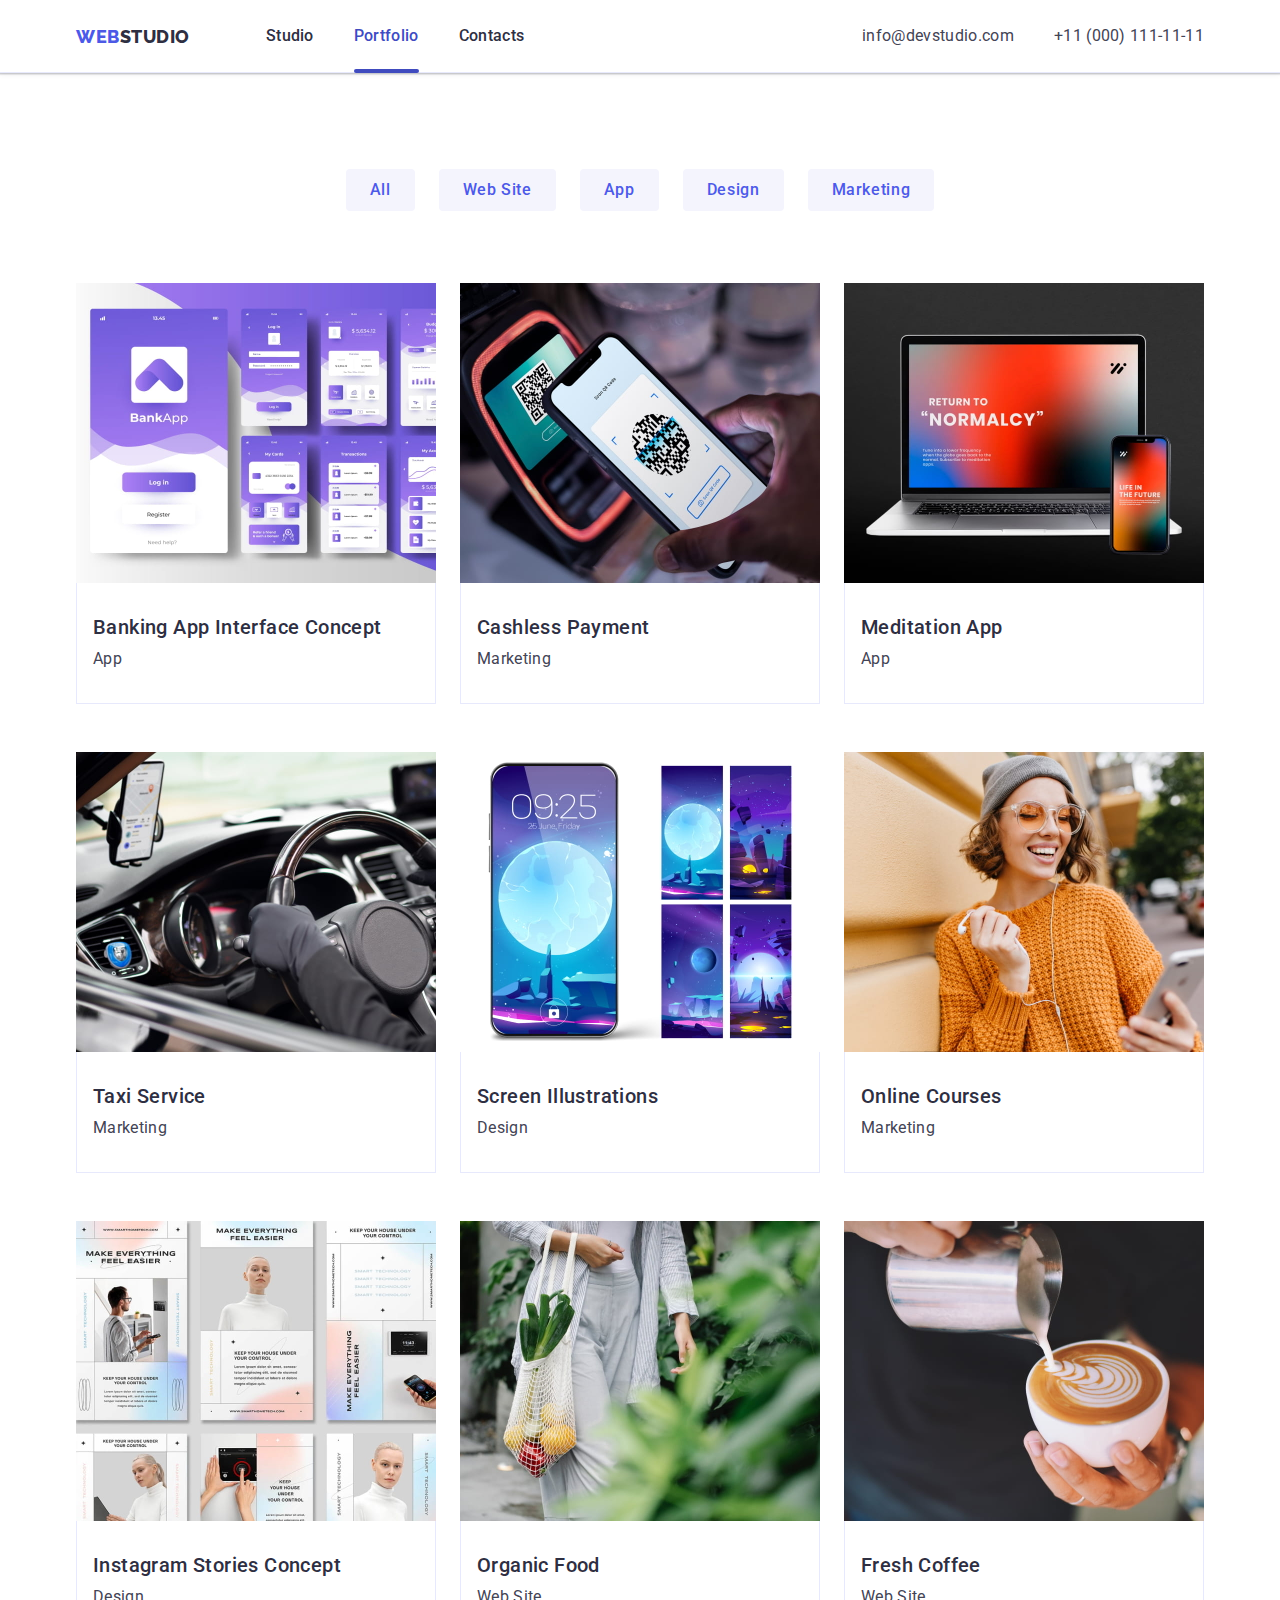
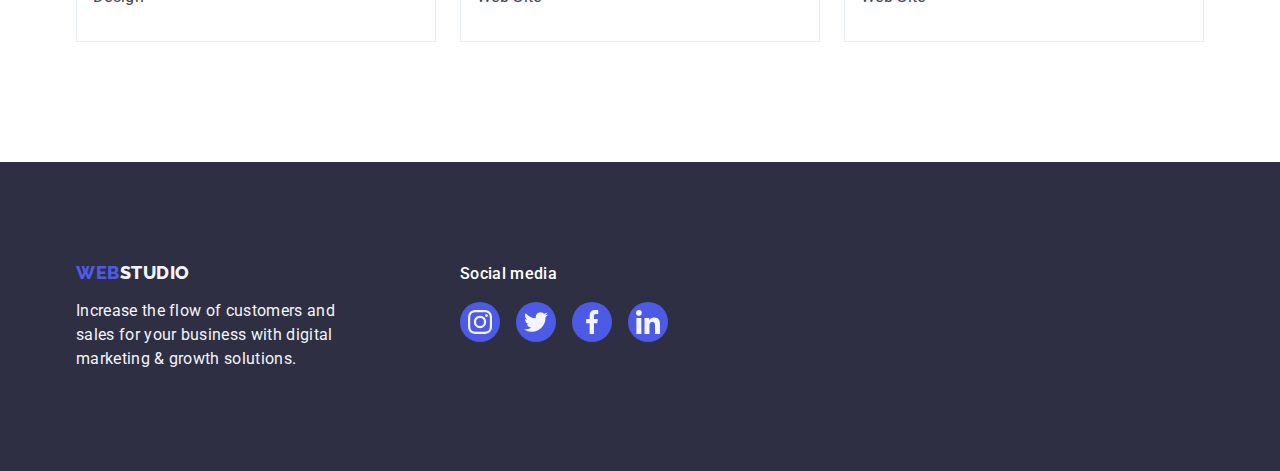
==== portfolio.html @ c5331893 "ver.0.1 add hover to modal close btn" ====
<!DOCTYPE html>
<html lang="en">
  <head>
    <meta charset="UTF-8" />
    <meta name="viewport" content="width=device-width, initial-scale=1.0" />
    <meta name="keywords" content="Web, studio, business, portfolio" />
    <meta name="description" content="Our projects" />
    <title>WEBSTUDIO Portfolio</title>
    <!--<link rel="shortcut icon" href="./images/icons/logo.svg" type="image/svg+xml" />-->
    <!--Fonts-->
    <link rel="preconnect" href="https://fonts.googleapis.com" />
    <link rel="preconnect" href="https://fonts.gstatic.com" crossorigin />
    <link
      href="https://fonts.googleapis.com/css2?family=Raleway:wght@800&family=Roboto:wght@400;500;700;900&display=swap"
      rel="stylesheet"
    />
    <!-- Normalise -->
    <link
      rel="stylesheet"
      href="https://cdn.jsdelivr.net/npm/modern-normalize@2.0.0/modern-normalize.min.css"
    />
    <!--Custom styles-->
    <link rel="stylesheet" href="./css/styles.css" />
  </head>
  <body>
    <!--#region Header-->
    <header id="home" class="header">
      <div class="container">
        <nav class="header-menu">
          <!-- Logo -->
          <a href="./index.html" class="logo"
            ><span class="logo-accent">WEB</span>STUDIO</a
          >
          <ul class="header-menu-list">
            <li class="header-menu-item">
              <a href="./index.html" class="header-menu-link">Studio</a>
            </li>
            <li class="header-menu-item">
              <a href="./portfolio.html" class="header-menu-link current"
                >Portfolio</a
              >
            </li>
            <li class="header-menu-item">
              <a href="#" class="header-menu-link">Contacts</a>
            </li>
          </ul>
        </nav>
        <address class="header-contacts">
          <ul class="header-contacts-list">
            <li class="header-contacts-item">
              <a href="mailto:info@devstudio.com" class="header-contacts-link"
                >info@devstudio.com</a
              >
            </li>
            <li class="header-contacts-item">
              <a href="tel:+110001111111" class="header-contacts-link"
                >+11 (000) 111-11-11</a
              >
            </li>
          </ul>
        </address>
      </div>
    </header>
    <!--#endregion Header-->
    <main>
      <!--#region Section-->
      <section class="portfolio">
        <div class="container">
          <h1 class="visually-hidden portfolio-title">Our projects</h1>
          <ul class="portfolio-buttons-list">
            <li class="portfolio-buttons-item">
              <button type="button" class="portfolio-filter-button">All</button>
            </li>
            <li class="portfolio-buttons-item">
              <button type="button" class="portfolio-filter-button">
                Web Site
              </button>
            </li>
            <li class="portfolio-buttons-item">
              <button type="button" class="portfolio-filter-button">App</button>
            </li>
            <li class="portfolio-buttons-item">
              <button type="button" class="portfolio-filter-button">
                Design
              </button>
            </li>
            <li class="portfolio-buttons-item">
              <button type="button" class="portfolio-filter-button">
                Marketing
              </button>
            </li>
          </ul>
          <ul class="portfolio-projects-list">
            <li class="portfolio-projects-item">
              <a href="#" class="portfolio-projects-link">
                <div class="portfolio-image-wrapper">
                  <img
                    src="./images/portfolio/img-1.jpg"
                    alt="Mobile app design"
                    width="360"
                    height="300"
                  />
                  <p class="overlay">
                    14 Stylish and User-Friendly App Design Concepts · Task
                    Manager App · Calorie Tracker App · Exotic Fruit Ecommerce
                    App · Cloud Storage App
                  </p>
                </div>
                <div class="portfolio-title-wrapper card-title-wrapper">
                  <h2 class="card-title portfolio-projects-title">
                    Banking App Interface Concept
                  </h2>
                  <p class="card-paragraph portfolio-projects-paragraph">App</p>
                </div>
              </a>
            </li>
            <li class="portfolio-projects-item">
              <a href="#" class="portfolio-projects-link">
                <div class="portfolio-image-wrapper">
                  <img
                    src="./images/portfolio/img-2.jpg"
                    alt="Scaning QR code via phone"
                    width="360"
                    height="300"
                  />
                  <p class="overlay">
                    14 Stylish and User-Friendly App Design Concepts · Task
                    Manager App · Calorie Tracker App · Exotic Fruit Ecommerce
                    App · Cloud Storage App
                  </p>
                </div>
                <div class="portfolio-title-wrapper card-title-wrapper">
                  <h2 class="card-title portfolio-projects-title">
                    Cashless Payment
                  </h2>
                  <p class="card-paragraph portfolio-projects-paragraph">
                    Marketing
                  </p>
                </div>
              </a>
            </li>
            <li class="portfolio-projects-item">
              <a href="#" class="portfolio-projects-link">
                <div class="portfolio-image-wrapper">
                  <img
                    src="./images/portfolio/img-3.jpg"
                    alt="Meditation app for web and mobile"
                    width="360"
                    height="300"
                  />
                  <p class="overlay">
                    14 Stylish and User-Friendly App Design Concepts · Task
                    Manager App · Calorie Tracker App · Exotic Fruit Ecommerce
                    App · Cloud Storage App
                  </p>
                </div>
                <div class="portfolio-title-wrapper card-title-wrapper">
                  <h2 class="card-title portfolio-projects-title">
                    Meditation App
                  </h2>
                  <p class="card-paragraph portfolio-projects-paragraph">App</p>
                </div>
              </a>
            </li>
            <li class="portfolio-projects-item">
              <a href="#" class="portfolio-projects-link">
                <div class="portfolio-image-wrapper">
                  <img
                    src="./images/portfolio/img-4.jpg"
                    alt="Taxi driver using an app"
                    width="360"
                    height="300"
                  />
                  <p class="overlay">
                    14 Stylish and User-Friendly App Design Concepts · Task
                    Manager App · Calorie Tracker App · Exotic Fruit Ecommerce
                    App · Cloud Storage App
                  </p>
                </div>
                <div class="portfolio-title-wrapper card-title-wrapper">
                  <h2 class="card-title portfolio-projects-title">
                    Taxi Service
                  </h2>
                  <p class="card-paragraph portfolio-projects-paragraph">
                    Marketing
                  </p>
                </div>
              </a>
            </li>
            <li class="portfolio-projects-item">
              <a href="#" class="portfolio-projects-link">
                <div class="portfolio-image-wrapper">
                  <img
                    src="./images/portfolio/img-5.jpg"
                    alt="Moon and night illustrations for phone"
                    width="360"
                    height="300"
                  />
                  <p class="overlay">
                    14 Stylish and User-Friendly App Design Concepts · Task
                    Manager App · Calorie Tracker App · Exotic Fruit Ecommerce
                    App · Cloud Storage App
                  </p>
                </div>
                <div class="portfolio-title-wrapper card-title-wrapper">
                  <h2 class="card-title portfolio-projects-title">
                    Screen Illustrations
                  </h2>
                  <p class="card-paragraph portfolio-projects-paragraph">
                    Design
                  </p>
                </div>
              </a>
            </li>
            <li class="portfolio-projects-item">
              <a href="#" class="portfolio-projects-link">
                <div class="portfolio-image-wrapper">
                  <img
                    src="./images/portfolio/img-6.jpg"
                    alt="Woman in orange sweater, glasses and grey cap listens to music"
                    width="360"
                    height="300"
                  />
                  <p class="overlay">
                    14 Stylish and User-Friendly App Design Concepts · Task
                    Manager App · Calorie Tracker App · Exotic Fruit Ecommerce
                    App · Cloud Storage App
                  </p>
                </div>
                <div class="portfolio-title-wrapper card-title-wrapper">
                  <h2 class="card-title portfolio-projects-title">
                    Online Courses
                  </h2>
                  <p class="card-paragraph portfolio-projects-paragraph">
                    Marketing
                  </p>
                </div>
              </a>
            </li>
            <li class="portfolio-projects-item">
              <a href="#" class="portfolio-projects-link">
                <div class="portfolio-image-wrapper">
                  <img
                    src="./images/portfolio/img-7.jpg"
                    alt="Page design"
                    width="360"
                    height="300"
                  />
                  <p class="overlay">
                    14 Stylish and User-Friendly App Design Concepts · Task
                    Manager App · Calorie Tracker App · Exotic Fruit Ecommerce
                    App · Cloud Storage App
                  </p>
                </div>
                <div class="portfolio-title-wrapper card-title-wrapper">
                  <h2 class="card-title portfolio-projects-title">
                    Instagram Stories Concept
                  </h2>
                  <p class="card-paragraph portfolio-projects-paragraph">
                    Design
                  </p>
                </div>
              </a>
            </li>
            <li class="portfolio-projects-item">
              <a href="#" class="portfolio-projects-link">
                <div class="portfolio-image-wrapper">
                  <img
                    src="./images/portfolio/img-8.jpg"
                    alt="Woman with groceries"
                    width="360"
                    height="300"
                  />
                  <p class="overlay">
                    14 Stylish and User-Friendly App Design Concepts · Task
                    Manager App · Calorie Tracker App · Exotic Fruit Ecommerce
                    App · Cloud Storage App
                  </p>
                </div>
                <div class="portfolio-title-wrapper card-title-wrapper">
                  <h2 class="card-title portfolio-projects-title">
                    Organic Food
                  </h2>
                  <p class="card-paragraph portfolio-projects-paragraph">
                    Web Site
                  </p>
                </div>
              </a>
            </li>
            <li class="portfolio-projects-item">
              <a href="#" class="portfolio-projects-link">
                <div class="portfolio-image-wrapper">
                  <img
                    src="./images/portfolio/img-9.jpg"
                    alt="Latte in a cap"
                    width="360"
                    height="300"
                  />
                  <p class="overlay">
                    14 Stylish and User-Friendly App Design Concepts · Task
                    Manager App · Calorie Tracker App · Exotic Fruit Ecommerce
                    App · Cloud Storage App
                  </p>
                </div>
                <div class="portfolio-title-wrapper card-title-wrapper">
                  <h2 class="card-title portfolio-projects-title">
                    Fresh Coffee
                  </h2>
                  <p class="card-paragraph portfolio-projects-paragraph">
                    Web Site
                  </p>
                </div>
              </a>
            </li>
          </ul>
        </div>
      </section>
      <!--#endregion Section-->
    </main>
    <!--#region Footer-->
    <footer class="footer">
      <div class="container">
        <div class="footer-logo-paragraph">
          <a href="./index.html" class="logo logo-footer"
            ><span class="logo-accent">WEB</span>STUDIO</a
          >
          <p class="footer-paragraph">
            Increase the flow of customers and sales for your business with
            digital marketing & growth solutions.
          </p>
        </div>
        <div class="footer-social-media">
          <p class="social-media-title">Social media</p>

          <ul class="social-media-list">
            <li class="social-media-item">
              <a
                href="https://www.instagram.com"
                target="_blank"
                class="social-media-link"
              >
                <svg class="social-media-icon" width="24px" height="24px">
                  <use href="./images/icons.svg#instagram"></use>
                </svg>
              </a>
            </li>
            <li class="social-media-item">
              <a
                href="https://twitter.com"
                target="_blank"
                class="social-media-link"
              >
                <svg class="social-media-icon" width="24px" height="24px">
                  <use href="./images/icons.svg#twitter"></use>
                </svg>
              </a>
            </li>
            <li class="social-media-item">
              <a
                href="https://www.facebook.com"
                target="_blank"
                class="social-media-link"
              >
                <svg class="social-media-icon" width="24px" height="24px">
                  <use href="./images/icons.svg#facebook"></use>
                </svg>
              </a>
            </li>
            <li class="social-media-item">
              <a
                href="https://www.linkedin.com"
                target="_blank"
                class="social-media-link"
              >
                <svg class="social-media-icon" width="24px" height="24px">
                  <use href="./images/icons.svg#linkedin"></use>
                </svg>
              </a>
            </li>
          </ul>
        </div>
      </div>
    </footer>
    <!--#endregion Footer-->
  </body>
</html>
---- css/styles.css ----
/* @font-face {
    font-family: "Roboto", sans-serif;
    font-weight: 400;
    font-display: swap;
    src: url();
} */



:root {
    /* Colors */
    --navy_blue: 46, 47, 66;
    --slate: 67, 68, 85;
    --white: 255, 255, 255;
    --iris: 77, 90, 229;
    --cloud: 244, 244, 253;
    --ocean: 64, 75, 191;
    --cornflower: 231, 233, 252;
    --grey: 46, 47, 66;
    --light_slate: 142, 143, 153;
    --green: 49, 208, 170;

    /* Card grid */
    --gap-col: 24px;
    --gap-row: 48px;
    --card-amount: 3;

    /* Transition */
    --trans: 250ms cubic-bezier(0.4, 0, 0.2, 1);
}

/* #region Base styles */
body {
    font-family: "Roboto", sans-serif;
    font-weight: 400;
    font-size: 16px;
    line-height: 1.5;
    letter-spacing: 0.02em;
    color: rgba(var(--navy_blue), 1);
}

h1,
h2,
h3,
h4,
h5,
h6,
p {
    margin: 0;
}

img {
    display: block;
}

a {
    text-decoration: none;
}

ul,
ol {
    list-style-type: none;
    margin: 0;
    padding: 0;
}

address {
    font-style: normal;
}

button {
    font-family: inherit;
    cursor: pointer;
    border: 0;
    padding: 12px 24px;
    min-width: 24px;
    min-height: 24px;
    border-radius: 4px;
}

.container {
    width: 1158px;
    padding: 0 15px;
    margin: 0 auto;

    /* outline: 2px solid red;
    outline-offset: -2px; */
}

.wrapper {
    display: flex;
    justify-content: space-between;
}

/* #endregion */

.visually-hidden {
    position: absolute;
    width: 1px;
    height: 1px;
    margin: -1px;
    border: 0;
    padding: 0;

    white-space: nowrap;
    clip-path: inset(100%);
    clip: rect(0 0 0 0);
    overflow: hidden;
}

/* #region Header */
/* Logo */
.logo {
    display: block;
    padding: 24px 0;
    font-family: "Raleway", sans-serif;
    font-weight: 800;
    font-size: 18px;
    line-height: 1.16667;
    letter-spacing: 0.03em;
    text-transform: uppercase;
    color: rgba(var(--navy_blue), 1);
}

.logo-accent {
    color: rgba(var(--iris), 1);
}

/* Menu */
.header {
    border-bottom: 1px solid rgba(var(--cornflower), 1);
    box-shadow: 0 1px 6px 0 rgba(46, 47, 66, 0.08), 0 1px 1px 0 rgba(46, 47, 66, 0.16), 0 2px 1px 0 rgba(46, 47, 66, 0.08);
    background: rgba(var(--white), 1);
}

.header .container {
    display: flex;
    align-items: center;
}

.header-menu {
    display: flex;
    flex-grow: 1;
    align-items: center;
}

.header-menu-list {
    display: flex;
    margin-left: 76px;
    gap: 40px;
}

.header-menu-item {
    
}

.header-menu-link {
    position: relative;
    display: block;
    padding: 24px 0;
    font-weight: 500;
    color:rgba(var(--navy_blue), 1);
    transition: var(--trans);
    transition-property: color;
}

.header-menu-link:hover,
.header-menu-link:focus {
    color: rgba(var(--ocean), 1);
}

.header-menu-link.current {
    color: rgba(var(--ocean), 1);
}

.header-menu-link.current::after {
    content: "";
    position: absolute;
    bottom: -1px;
    left: 0;
    display: block;
    width: 100%;
    height: 4px;
    border-radius: 2px;
    background-color: rgba(var(--ocean), 1);
}

.header-contacts-list {
    display: flex;
    gap: 40px;
}

.header-contacts-link {
    display: block;
    padding: 24px 0;
    color: rgba(var(--slate), 1);
    transition: var(--trans);
    transition-property: color;
}

.header-contacts-link:hover,
.header-contacts-link:focus {
    color:rgba(var(--ocean), 1);
}
/* #endregion */

/* Main */
/* #region Hero */
.hero {
    max-width: 1440px;
    margin: 0 auto;
    padding: 188px 0;
    background: rgba(var(--navy_blue), 1);
    background-image: linear-gradient(rgb(var(--grey), 0.7), rgb(var(--grey), 0.7)), 
        url("../images/hero/people-office.jpg");
    background-position: center;
    background-repeat: no-repeat;
    background-size: cover;
}

.hero-title {
    max-width: 496px;
    margin: 0 auto;
    margin-bottom: 48px;
    font-weight: 700;
    font-size: 56px;
    line-height: 1.07143;
    text-align: center;
    color: rgba(var(--white), 1);
}

.hero-button {
    display: block;
    margin: 0 auto;
    padding: 16px 32px;
    background-color: rgba(var(--iris), 1);
    color: rgba(var(--white), 1);
    font-weight: 500;
    letter-spacing: 0.04em;
    box-shadow: 0 4px 4px 0 rgba(0, 0, 0, 0.15);
    transition: var(--trans);
    transition-property: background-color;
}

.hero-button:hover,
.hero-button:focus {
    background-color: rgba(var(--ocean), 1);
}
/* #endregion */

.section-title {
    font-weight: 700;
    font-size: 36px;
    line-height: 1.11111;
    text-align: center;
    text-transform: capitalize;
    margin-bottom: 72px;
}

.card-title {
    font-weight: 500;
    font-size: 20px;
    line-height: 1.2;
    letter-spacing: 0.02em;
    color: rgba(var(--navy_blue), 1);
    margin-bottom: 8px;
}

.card-paragraph {
    color: rgba(var(--slate), 1)
}

/* #region Section 1 - Advanteges */
.section-advantages {
    padding: 120px 0;
}
.advantages-title {
    margin-bottom: 8px;
    font-weight: 500;
    font-size: 20px;
    line-height: 1.2;
}

.advantages-item {
    width: 264px;
}

.advantages-picture {
    display: flex;
    align-items: center;
    justify-content: center;
    width: 100%;
    height: 112px;
    background-color: rgba(var(--cloud), 1);
    border-radius: 4px;
    margin-bottom: 8px;
}

.advantages-paragraph {
    color: rgba(var(--slate), 1);
}
/* #endregion */

/* #region Section 2 - What are we doing */
.section-services {
    padding-bottom: 120px;
}
/* #endregion */

/* #region Section 3 - Our team */
.section-team {
    background: rgba(var(--cloud), 1);
    padding: 120px 0;
}
.team-item {
    background: rgba(var(--white), 1);
    box-shadow: 0 2px 1px 0 rgba(46, 47, 66, 0.08), 0 1px 1px 0 rgba(46, 47, 66, 0.16), 0 1px 6px 0 rgba(46, 47, 66, 0.08);
    border-radius: 0 0 4px 4px;
}

/*.team-item:hover .social-media-link,
.team-item:focus .social-media-link {
    background-color: rgba(var(--ocean), 1);
}*/
.team-item .social-media-link:hover,
.team-item .social-media-link:focus {
    background-color: rgba(var(--ocean), 1);
}

.team-name-header {
    text-align: center;
}

.team-position-paragraph{
    text-align: center;
    margin-bottom: 8px;
}

.card-title-wrapper {
    padding: 32px 16px;
}
/* #endregion */

/* #region Section 4 - Customers */
.section-customers {
    padding: 120px 0;
}
.customers-link {
    display: flex;
    align-items: center;
    justify-content: center;
    border: 1px solid rgba(var(--light_slate), 1);
    border-radius: 4px;
    width: 168px;
    height: 88px;
    color: rgba(var(--light_slate), 1);
    transition: var(--trans);
    transition-property: color, border-color;
}

.customers-icon {
    fill: currentColor;
}

.customers-link:hover,
.customers-link:focus {
    color: rgba(var(--ocean), 1);
    border-color: rgba(var(--ocean), 1);
}

/* .customers-icon {
    fill: rgba(var(--light_slate), 1);
} */
/* #endregion */

/* #region Footer */
.footer {
    background: rgba(var(--navy_blue), 1);
    padding: 100px 0;
}

.footer .container {
    display: flex;
}

.footer-logo-paragraph {
    margin-right: 120px;
}

.logo-footer {
    display: inline-block;
    color: rgba(var(--cloud), 1);
    padding: 0;
    margin-bottom: 16px;
}

.footer-paragraph {
    width: 264px;
    color: rgba(var(--cloud), 1);
}

.footer-social-media .social-media-link:hover,
.footer-social-media .social-media-link:focus {
    background-color: rgba(var(--green), 1);
}
/* #endregion */

/* #region Social Media*/
.social-media-title {
    font-weight: 500;
    color: rgba(var(--white), 1);
    margin-bottom: 16px;
}

.social-media-list {
    display: flex;
    gap: 16px;
}

.social-media-list.team-card {
    justify-content: space-between;
}

.social-media-item {
    width: 40px;
    height: 40px;
}

.social-media-link {
    display: flex;
    align-items: center;
    justify-content: center;
    width: 100%;
    height: 100%;
    background-color: rgba(var(--iris), 1);
    border-radius: 50%;
    transition: var(--trans);
    transition-property: background-color;
}

.social-media-icon {
    fill: rgba(var(--cloud), 1);
}

/* #endregion */

/* #region Portfolio */
.portfolio {
    padding-top: 96px;
    padding-bottom: 120px;
}

.portfolio-buttons-list {
    display: flex;
    justify-content: center;
    gap: 24px;
    margin-bottom: 72px;
}

.portfolio-filter-button {
    background: rgba(var(--cloud), 1);
    font-weight: 500;
    letter-spacing: 0.04em;
    color: rgba(var(--iris), 1);
    transition: var(--trans);
    transition-property: color, background-color, box-shadow;
}

.portfolio-filter-button:hover,
.portfolio-filter-button:focus {
    background-color: rgba(var(--ocean), 1);
    box-shadow: 0 2px 2px 0 rgba(0, 0, 0, 0.12), 0 2px 1px 0 rgba(0, 0, 0, 0.08), 0 3px 1px 0 rgba(0, 0, 0, 0.1);
    color: rgba(var(--white), 1);

}

.portfolio-projects-list {
    display: flex;
    flex-wrap: wrap;
    column-gap: var(--gap-col);
    row-gap: var(--gap-row);
}

.portfolio-projects-item {
    width: calc((100% - var(--gap-col) * (var(--card-amount)) - 1) / var(--card-amount));
    transition: var(--trans);
    transition-property: box-shadow;
}

.portfolio-image-wrapper {
    position: relative;
    overflow: hidden;
}

.overlay {
    position: absolute;
    top: 0;
    left: 0;
    width: 100%;
    height: 100%;
    padding: 40px 32px;
    background-color: rgba(var(--iris), 1);
    color: rgba(var(--cloud), 1);
    transform: translateY(100%);
    transition: var(--trans);
    transition-property: transform;
}

.portfolio-projects-item:hover {
    box-shadow: 0 2px 1px 0 rgba(46, 47, 66, 0.08), 0 1px 1px 0 rgba(46, 47, 66, 0.16), 0 1px 6px 0 rgba(46, 47, 66, 0.08);
}

.portfolio-projects-item:hover .overlay {
    transform: translateY(0);
}

.portfolio-title-wrapper {
    border: 1px solid rgba(var(--cornflower), 1);
    border-top: none;
}
/* #endregion */

/* #region Modal */
.backdrop {
    position: fixed;
    inset: 0;
    background-color: rgba(var(--navy_blue), 0.4);
    transition: var(--trans);
    transition-property: opacity, visibility;
}

.backdrop.is-hidden {
    opacity: 0;
    visibility: hidden;
    pointer-events: none;
}

.backdrop.is-hidden .modal {
    transform: translateX(-50%) translateY(-50%) scale(0.1);
    opacity: 0;
}

.modal {
    position: absolute;
    top: 50%;
    left: 50%;
    transform: translateX(-50%) translateY(-50%);
    width: 408px;
    min-height: 584px;
    border-radius: 4px;
    background-color: rgba(var(--white), 1);
    transition: var(--trans);
    transition-property: transform, opacity;
}

.modal-button {
    position: absolute;
    top: 24px;
    right: 24px;
    display: flex;
    align-items: center;
    justify-content: center;
    width: 24px;
    height: 24px;
    padding: 0;
    color: rgba(var(--navy_blue), 1);
    background-color: rgba(var(--cornflower), 1);
    border: 1px solid rgba(0, 0, 0, 0.1);
    border-radius: 50%;
    transition: var(--trans);
    transition-property: background-color, border, color;
}

.modal-button-icon {
    fill: currentColor
}

.modal-button:hover,
.modal-button:focus {
    background-color: rgba(var(--ocean), 1);
    border: 0;
    color: rgba(var(--white), 1);
}
/* #endregion */
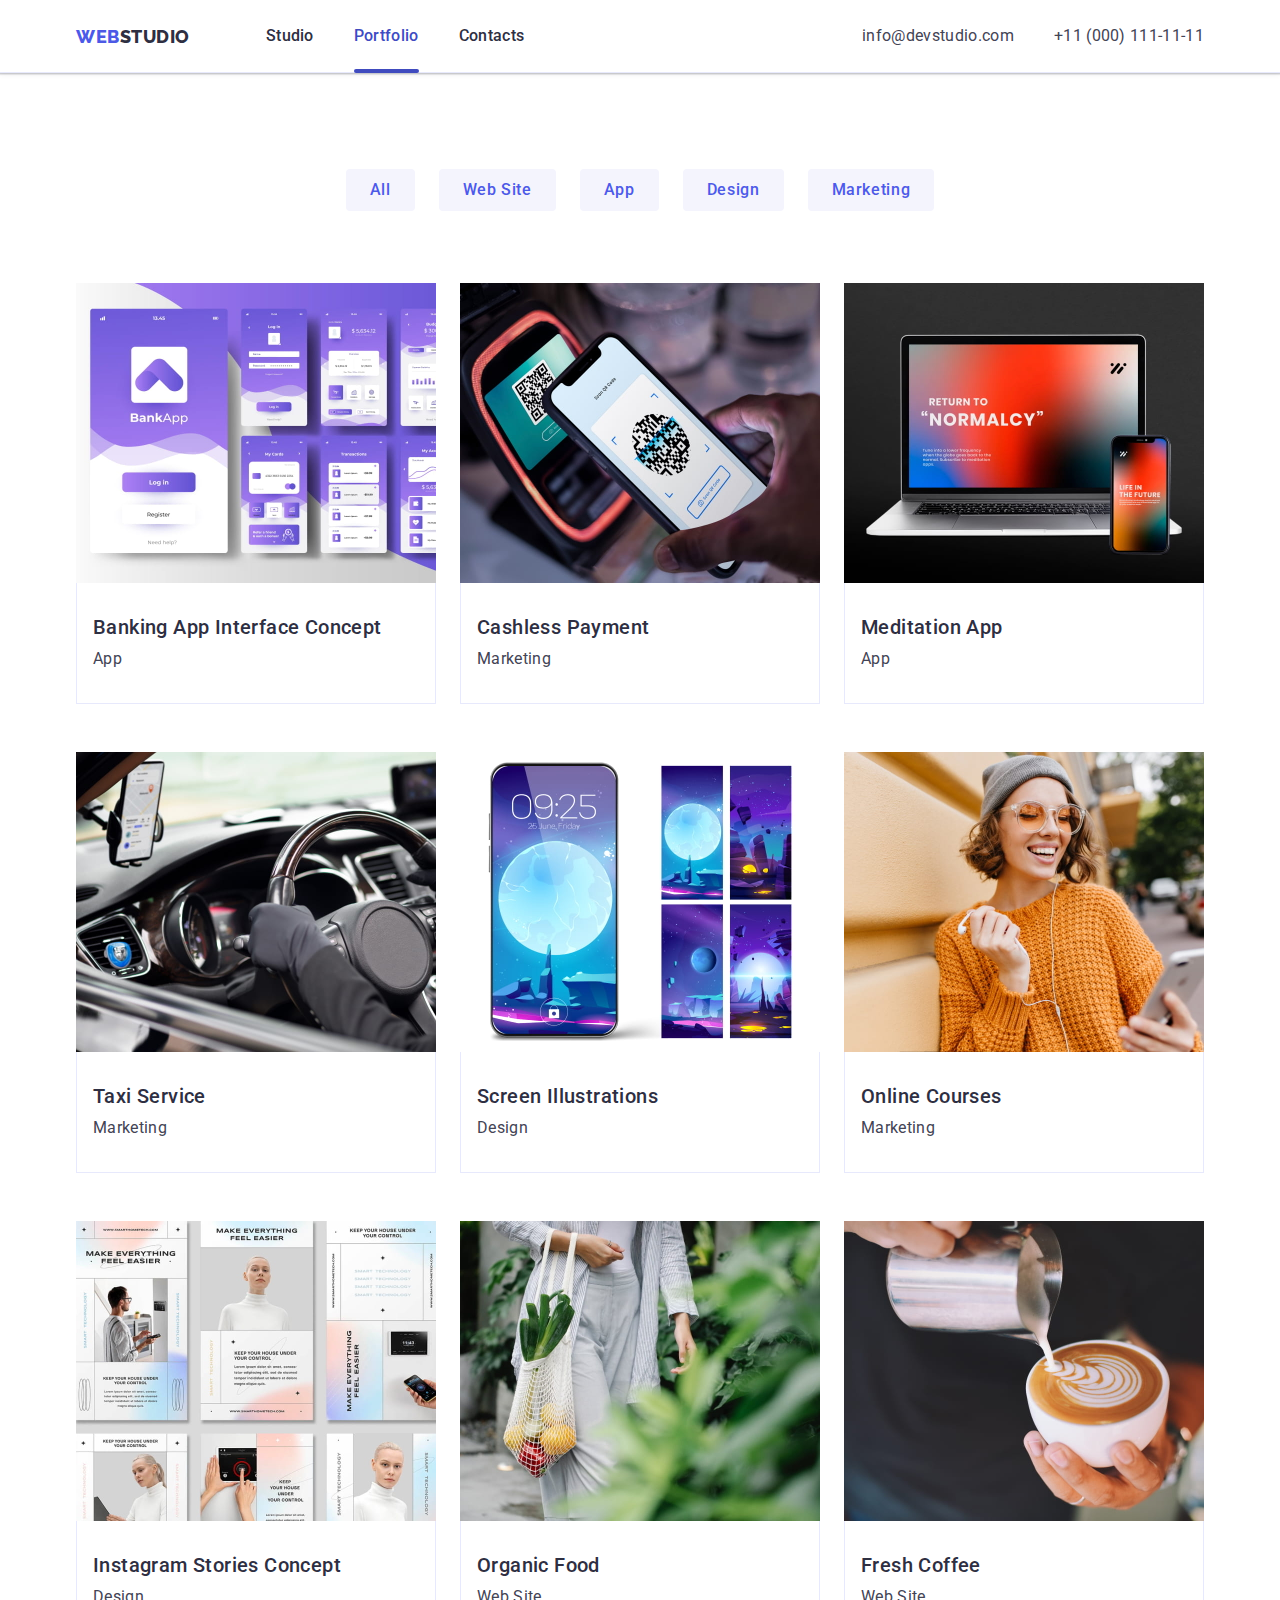
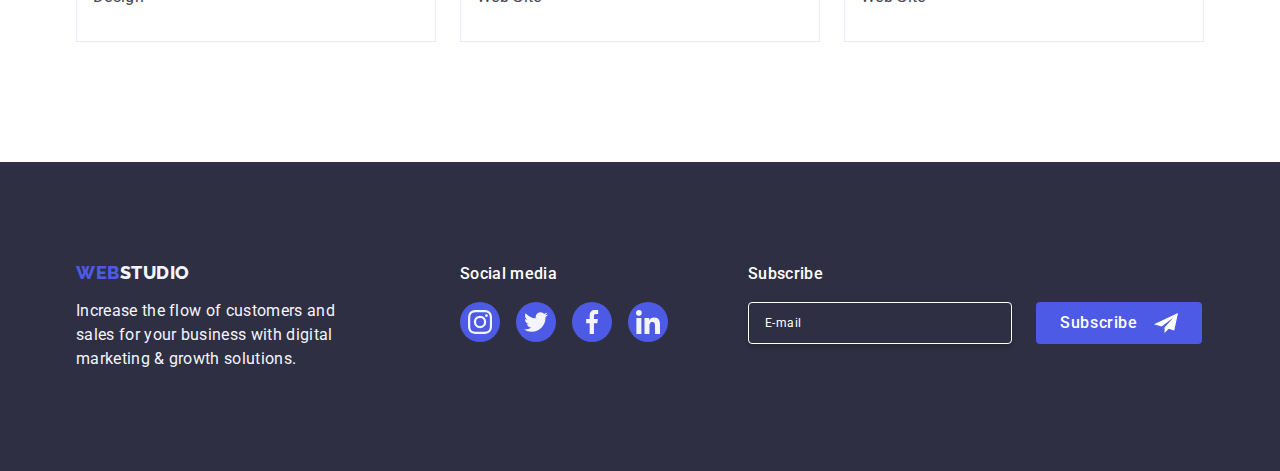
==== commit 05028de1: "ver.1.2" ====
--- a/portfolio.html
+++ b/portfolio.html
@@ -330,8 +330,7 @@
           </p>
         </div>
         <div class="footer-social-media">
-          <p class="social-media-title">Social media</p>
-
+          <p class="footer-title">Social media</p>
           <ul class="social-media-list">
             <li class="social-media-item">
               <a
@@ -379,6 +378,30 @@
             </li>
           </ul>
         </div>
+        <div class="footer-subscribe">
+          <p class="footer-title">Subscribe</p>
+          <form
+            name="subscribe-to-telegram"
+            autocomplete="on"
+            method="post"
+            class="footer-email-field"
+          >
+            <label for="footer_email" class="footer-email-label"></label>
+            <input
+              type="email"
+              name="footer_email"
+              id="footer_email"
+              class="footer-email-input"
+              placeholder="E-mail"
+            />
+            <button type="submit" class="subscribe-button main-button">
+              Subscribe
+              <svg class="subscribe-button-icon" width="24px" height="24px">
+                <use href="./images/icons.svg#telegram"></use>
+              </svg>
+            </button>
+          </form>
+        </div>
       </div>
     </footer>
     <!--#endregion Footer-->
--- a/css/styles.css
+++ b/css/styles.css
@@ -78,6 +78,21 @@
     border-radius: 4px;
 }
 
+.main-button {
+    background-color: rgba(var(--iris), 1);
+    box-shadow: 0 4px 4px 0 rgba(0, 0, 0, 0.15);
+    color: rgba(var(--white), 1);
+    font-weight: 500;
+    letter-spacing: 0.04em;
+    transition: var(--trans);
+    transition-property: background-color;
+}
+
+.main-button:hover,
+.main-button:focus {
+    background-color: rgba(var(--ocean), 1);
+}
+
 .container {
     width: 1158px;
     padding: 0 15px;
@@ -126,6 +141,7 @@
     color: rgba(var(--iris), 1);
 }
 
+
 /* Menu */
 .header {
     border-bottom: 1px solid rgba(var(--cornflower), 1);
@@ -233,18 +249,11 @@
     display: block;
     margin: 0 auto;
     padding: 16px 32px;
-    background-color: rgba(var(--iris), 1);
-    color: rgba(var(--white), 1);
-    font-weight: 500;
-    letter-spacing: 0.04em;
-    box-shadow: 0 4px 4px 0 rgba(0, 0, 0, 0.15);
-    transition: var(--trans);
-    transition-property: background-color;
 }
 
 .hero-button:hover,
 .hero-button:focus {
-    background-color: rgba(var(--ocean), 1);
+    
 }
 /* #endregion */
 
@@ -394,24 +403,27 @@
     margin-bottom: 16px;
 }
 
+.footer-title {
+    font-weight: 500;
+    color: rgba(var(--white), 1);
+    margin-bottom: 16px;
+}
+
 .footer-paragraph {
     width: 264px;
     color: rgba(var(--cloud), 1);
 }
 
+.footer-social-media {
+    margin-right: 80px;
+}
+
 .footer-social-media .social-media-link:hover,
 .footer-social-media .social-media-link:focus {
     background-color: rgba(var(--green), 1);
 }
-/* #endregion */
 
 /* #region Social Media*/
-.social-media-title {
-    font-weight: 500;
-    color: rgba(var(--white), 1);
-    margin-bottom: 16px;
-}
-
 .social-media-list {
     display: flex;
     gap: 16px;
@@ -441,6 +453,61 @@
 .social-media-icon {
     fill: rgba(var(--cloud), 1);
 }
+/* #endregion */
+
+/* #region Subscribe*/
+.footer-email-field {
+    display: flex;
+}
+.footer-email-label {
+    color: rgba(var(--white), 1);
+    line-height: 2;
+    letter-spacing: 0.04em;
+}
+
+.footer-email-input {
+    width: 264px;
+    margin-right: 24px;
+    padding: 8px 16px;
+    font-size: 12px;
+    line-height: 2;
+    letter-spacing: 0.04em;
+    color: rgba(var(--white), 1);
+    background-color: transparent;
+    border: 1px solid rgba(var(--white), 1);
+    border-radius: 4px;
+    box-shadow: 0 4px 4px 0 rgba(0, 0, 0, 0.15);
+    outline: transparent;
+    transition: var(--trans);
+    transition-property: border-color;
+}
+
+.footer-email-input::placeholder {
+    color: rgba(var(--white), 1);
+}
+
+.footer-email-input:focus {
+    border-color: rgba(var(--iris), 1);
+}
+
+.subscribe-button {
+    display: flex;
+    align-items: center;
+    justify-content: center;
+    gap: 16px;
+    padding: 8px 24px;
+    box-shadow: none;
+}
+
+.subscribe-button-icon {
+    fill: currentColor;
+}
+
+.subscribe-button:hover,
+.subscribe-button:focus {
+    
+}
+/* #endregion */
 
 /* #endregion */
 
@@ -540,6 +607,8 @@
     opacity: 0;
 }
 
+/* Modal */
+
 .modal {
     position: absolute;
     top: 50%;
@@ -547,13 +616,22 @@
     transform: translateX(-50%) translateY(-50%);
     width: 408px;
     min-height: 584px;
+    line-height: 1.16667;
     border-radius: 4px;
     background-color: rgba(var(--white), 1);
+    padding: 72px 24px 24px 24px;
     transition: var(--trans);
     transition-property: transform, opacity;
 }
 
-.modal-button {
+.modal-title {
+    font-weight: 500;
+    line-height: 1.5;
+    text-align: center;
+    margin-bottom: 16px;
+}
+
+.modal-close-button {
     position: absolute;
     top: 24px;
     right: 24px;
@@ -571,14 +649,139 @@
     transition-property: background-color, border, color;
 }
 
-.modal-button-icon {
+.modal-close-button-icon {
     fill: currentColor
 }
 
-.modal-button:hover,
-.modal-button:focus {
+.modal-close-button:hover,
+.modal-close-button:focus {
     background-color: rgba(var(--ocean), 1);
     border: 0;
     color: rgba(var(--white), 1);
 }
-/* #endregion */
+
+.modal-all-fields {
+    margin-bottom: 16px;
+}
+
+.modal-field:not(:last-child) {
+    margin-bottom: 8px;
+}
+
+.field-input {
+    width: 100%;
+    height: 40px;
+    padding: 11px 38px;
+    font-size: 12px;
+    line-height: 1.16667;
+    letter-spacing: 0.04em;
+    color: rgba(var(--navy_blue), 1);
+    background-color: transparent;
+    border: 1px solid rgb(var(--grey), 0.4);
+    border-radius: 4px;
+    outline: transparent;
+    transition: var(--trans);
+    transition-property: border-color;
+}
+
+.field-input:focus {
+    border-color: rgba(var(--iris), 1);
+}
+
+.field-input:focus + .modal-input-icon {
+    fill: rgba(var(--iris), 1)
+}
+
+.modal-label {
+    font-size: 12px;
+    color: rgba(var(--light_slate), 1);
+    line-height: 1.16667;
+    letter-spacing: 0.04em;
+}
+
+.modal-input-field {
+    position: relative;
+    margin-top: 4px;
+}
+
+.modal-input-icon {
+    position: absolute;
+    top: 50%;
+    left: 16px;
+    transform: translateY(-50%);
+    fill: rgba(var(--navy_blue), 1);
+    pointer-events: none;
+    transition: var(--trans);
+    transition-property: fill;
+}
+
+.modal-comment-input {
+    width: 100%;
+    padding: 8px 16px;
+    border: 1px solid rgb(var(--grey), 0.4);
+    border-radius: 4px;
+    height: 120px;
+    font-size: 12px;
+    line-height: 1.16667;
+    letter-spacing: 0.04em;
+    color: rgba(var(--navy_blue), 1);
+    resize: none;
+    outline: transparent;
+    transition: var(--trans);
+    transition-property: border-color;
+}
+
+.modal-comment-input::placeholder {
+    color: rgb(var(--grey), 0.4);
+}
+
+.modal-comment-input:focus {
+    border-color: rgba(var(--iris), 1);
+}
+
+.modal-send-button {
+    display: block;
+    margin: auto;
+    padding: 16px 32px;
+    width: 169px;
+}
+
+.modal-pp-check {
+    display: flex;
+    align-items: center;
+    margin-bottom: 24px;
+}
+
+.modal-pp-link {
+    color: rgba(var(--iris), 1);
+    text-decoration: underline;
+    text-decoration-skip-ink: none;
+}
+
+.pp-checkbox {
+    display: inline-flex;
+    align-items: center;
+    justify-content: center;
+    margin-right: 8px;
+    width: 16px;
+    height: 16px;
+    background-color: transparent;
+    border-radius: 2px;
+    border: 1px solid rgb(var(--grey), 0.4);
+    cursor: pointer;
+    transition: var(--trans);
+}
+
+.pp-checkbox-icon {
+    fill: transparent;
+    transition: var(--trans);
+}
+
+input[type='checkbox']:checked + .modal-pp-label > .pp-checkbox {
+    background-color: rgba(var(--ocean), 1);
+}
+
+input[type='checkbox']:checked+.modal-pp-label>.pp-checkbox>.pp-checkbox-icon {
+    fill: rgba(var(--cloud), 1);
+}
+/* #endregion */
